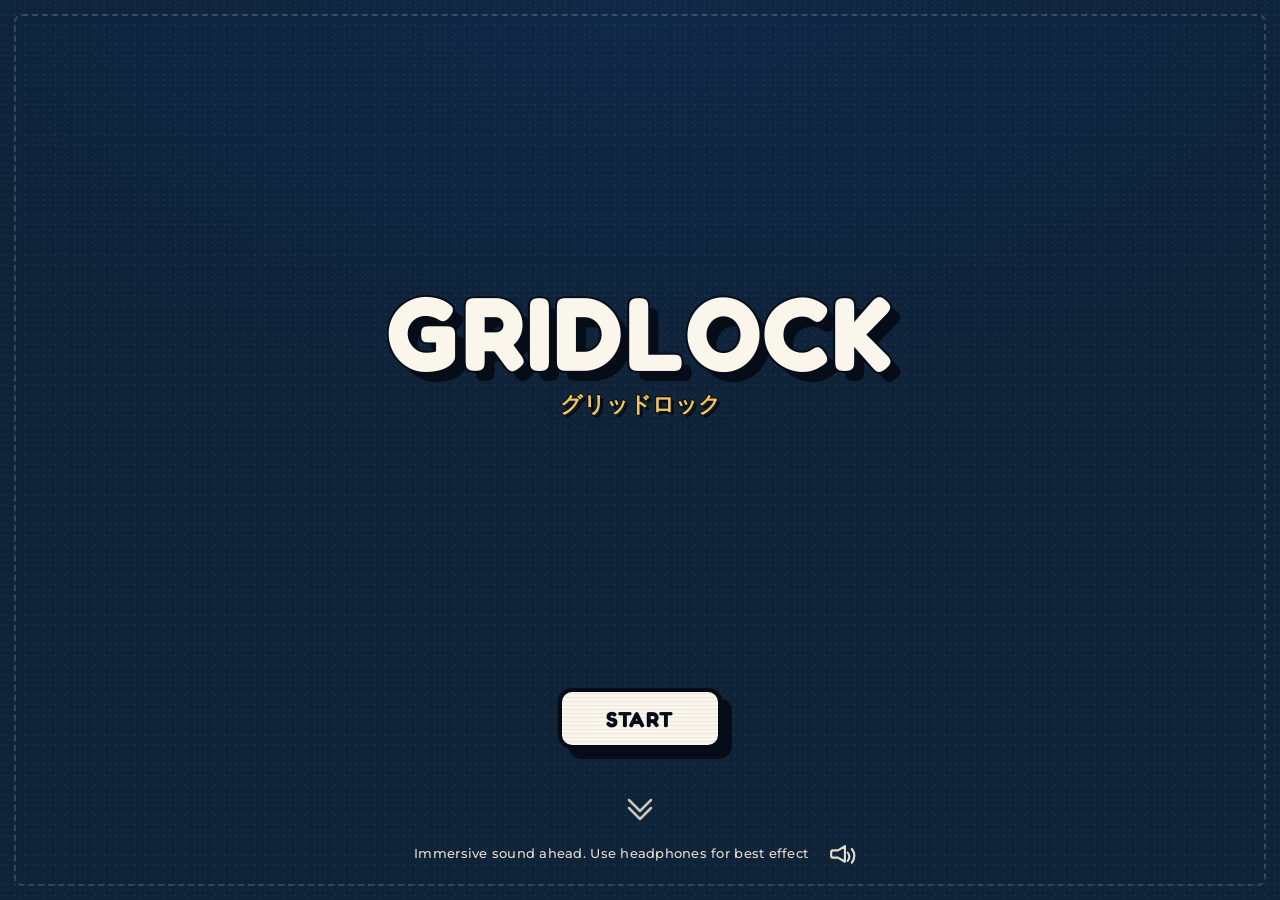
==== index.html @ 1289cbce "Build the GRIDLOCK workshop as a continuous comic-style experience. This adds launch transitions, an" ====
<!DOCTYPE html>
<html lang="en">
  <head>
    <meta charset="utf-8" />
    <meta name="viewport" content="width=device-width, initial-scale=1" />
    <title>GRIDLOCK</title>
    <link rel="preconnect" href="https://fonts.googleapis.com" />
    <link rel="preconnect" href="https://fonts.gstatic.com" crossorigin />
    <link
      href="https://fonts.googleapis.com/css2?family=Fredoka:wght@600;700&family=Montserrat:wght@500;600&display=swap"
      rel="stylesheet"
    />
    <link rel="stylesheet" href="styles.css" />
  </head>
  <body class="launch-page">
    <div
      class="comic-launch"
      id="comic-launch"
      hidden
      aria-hidden="true"
      role="status"
      aria-live="polite"
      aria-label="Opening workshop"
    >
      <div class="comic-launch__burst" aria-hidden="true">
        <div class="comic-launch__burst-stack">
          <div class="comic-launch__rays"></div>
          <div class="comic-launch__ring"></div>
          <p class="comic-launch__word">始めましょう!</p>
        </div>
      </div>
    </div>

    <div class="page">
      <main class="main" aria-label="GRIDLOCK title">
        <h1 class="logo">GRIDLOCK</h1>
        <p class="tagline" lang="ja">グリッドロック</p>
      </main>

      <div class="actions">
        <a class="start-btn" href="app.html">START</a>
      </div>

      <div class="scroll-hint" aria-hidden="true">
        <svg
          class="scroll-hint__icon"
          width="28"
          height="34"
          viewBox="0 0 28 34"
          fill="none"
          xmlns="http://www.w3.org/2000/svg"
        >
          <path
            d="M3 9l11 11 11-11"
            stroke="currentColor"
            stroke-width="2.5"
            stroke-linecap="round"
            stroke-linejoin="round"
          />
          <path
            d="M3 17l11 11 11-11"
            stroke="currentColor"
            stroke-width="2.5"
            stroke-linecap="round"
            stroke-linejoin="round"
          />
        </svg>
      </div>

      <footer class="sound-footer">
        <p class="sound-text">
          Immersive sound ahead. Use headphones for best effect
        </p>
        <div class="sound-icon" aria-hidden="true">
          <svg
            class="headphone-badge"
            viewBox="0 0 48 48"
            width="44"
            height="44"
            xmlns="http://www.w3.org/2000/svg"
            fill="none"
            stroke="currentColor"
            stroke-width="2.35"
            stroke-linecap="round"
            stroke-linejoin="round"
          >
            <path
              d="M12 20h5.5l7.5-4.5v17l-7.5-4.5H12a2 2 0 0 1-2-2v-4a2 2 0 0 1 2-2z"
            />
            <path d="M28 22.5a6.5 6.5 0 0 1 0 9" />
            <path d="M32.5 18.5a11.5 11.5 0 0 1 0 15" />
          </svg>
        </div>
      </footer>
    </div>
    <script src="sounds-animations.js" defer></script>
    <script src="launch-transition.js" defer></script>
    <script src="cursor.js" defer></script>
  </body>
</html>
---- styles.css ----
/* Navy field: warm cream + gold, blue-tinted ink */
:root {
  --bg: #0e2238;
  --bg-mid: #0f2847;
  --cream: #faf6ec;
  --cream-muted: #e3dccf;
  --tagline: #f0c65e;
  --ink: #060d18;
  --shadow-offset: 10px;
  --outline: 4px;
  /* Comic print texture (halftone + newsprint grain) */
  --comic-halftone-a: radial-gradient(
    circle,
    rgba(250, 246, 236, 0.052) 1.05px,
    transparent 1.1px
  );
  --comic-halftone-b: radial-gradient(
    circle,
    rgba(250, 246, 236, 0.032) 0.85px,
    transparent 0.9px
  );
  --comic-panel-dash: rgba(250, 246, 236, 0.16);
  --comic-ink-fleck: rgba(6, 13, 24, 0.06);
}

*,
*::before,
*::after {
  box-sizing: border-box;
}

html {
  height: 100%;
  min-height: 100%;
  min-height: 100dvh;
  background-color: var(--bg);
  background-image: var(--comic-halftone-a), var(--comic-halftone-b),
    radial-gradient(
      ellipse 120% 80% at 50% 0%,
      var(--bg-mid) 0%,
      var(--bg) 55%
    );
  background-size: 10px 10px, 6px 6px, auto;
  background-position: 0 0, 5px 5px, 0 0;
  background-repeat: repeat, repeat, no-repeat;
}

/* Custom cursor (see cursor.js) — hide system pointer on fine pointers only */
html.custom-cursor-active,
html.custom-cursor-active *,
html.custom-cursor-active *::before,
html.custom-cursor-active *::after {
  cursor: none !important;
}

.custom-cursor {
  position: fixed;
  left: 0;
  top: 0;
  width: 0;
  height: 0;
  margin: 0;
  padding: 0;
  pointer-events: none;
  z-index: 2147483647;
  opacity: 0;
  transition: opacity 0.05s ease;
}

.custom-cursor.custom-cursor--on {
  opacity: 1;
}

/* Graffiti / cartoon hit feedback (see sounds-animations.js) */
@keyframes ui-cartoon-hit {
  0% {
    transform: translate(0, 0) rotate(0deg) scale(1);
    filter: brightness(1);
  }
  28% {
    transform: translate(-4px, -5px) rotate(-4deg) scale(1.08);
    filter: brightness(1.1) saturate(1.2);
  }
  55% {
    transform: translate(3px, 4px) rotate(3deg) scale(0.94);
    filter: brightness(1.03);
  }
  78% {
    transform: translate(-1px, 1px) rotate(-1deg) scale(1.02);
    filter: brightness(1.02);
  }
  100% {
    transform: translate(0, 0) rotate(0deg) scale(1);
    filter: brightness(1);
  }
}

.ui-cartoon-hit {
  animation: ui-cartoon-hit 0.48s cubic-bezier(0.33, 1.45, 0.52, 1) both;
}

.start-btn.ui-cartoon-hit,
.email-cta__submit.ui-cartoon-hit,
.project-tiers__btn.ui-cartoon-hit,
.sound-pill.ui-cartoon-hit {
  transition: none !important;
}

.nav-link.ui-cartoon-hit,
.process-back.ui-cartoon-hit {
  display: inline-block;
  transition: none !important;
}

.custom-cursor img {
  position: absolute;
  left: 0;
  top: 0;
  width: 52px;
  height: auto;
  display: block;
  filter: drop-shadow(1px 2px 2px rgba(0, 0, 0, 0.3));
}

body {
  margin: 0;
  min-height: 100%;
  min-height: 100dvh;
  background: transparent;
  color: var(--ink);
  font-family: "Montserrat", system-ui, sans-serif;
  -webkit-font-smoothing: antialiased;
}

.page {
  position: relative;
  z-index: 1;
  min-height: 100%;
  min-height: 100dvh;
  display: flex;
  flex-direction: column;
  align-items: center;
  padding: clamp(1.25rem, 4vw, 2rem);
  padding-bottom: max(1.25rem, env(safe-area-inset-bottom, 0px));
  overflow-x: hidden;
  overflow-y: auto;
}

/* Landing: dashed “comic panel” frame */
body:not(.app-body) .page::before {
  content: "";
  position: absolute;
  inset: clamp(0.4rem, 1.5vw, 0.85rem);
  border: 2px dashed var(--comic-panel-dash);
  border-radius: 8px;
  pointer-events: none;
  z-index: 0;
}

body:not(.app-body) .page > * {
  position: relative;
  z-index: 1;
}

/* Title block: vertically centered in upper region */
.main {
  position: relative;
  flex: 1 1 auto;
  display: flex;
  flex-direction: column;
  align-items: center;
  justify-content: center;
  text-align: center;
  width: 100%;
  max-width: 100%;
  padding: 0.5rem 0 1rem;
  min-height: min(52vh, 28rem);
}

a.logo {
  text-decoration: none;
  /* Must match .logo fill — higher specificity than .logo alone */
  color: var(--cream);
  display: inline-block;
}

.site-nav__title {
  margin: 0;
  font: inherit;
}

.logo {
  position: relative;
  z-index: 1;
  margin: 0;
  font-family: "Fredoka", system-ui, sans-serif;
  font-weight: 700;
  font-size: clamp(2.75rem, 14vw, 6.5rem);
  line-height: 1.05;
  letter-spacing: 0.02em;
  text-transform: uppercase;
  color: var(--cream);
  /* Thick outline + hard offset shadow (sticker look) */
  -webkit-text-stroke: var(--outline) var(--ink);
  paint-order: stroke fill;
  text-shadow: var(--shadow-offset) var(--shadow-offset) 0 var(--ink);
}

.tagline {
  position: relative;
  z-index: 1;
  margin: 0.35rem 0 0;
  font-family: "Fredoka", system-ui, sans-serif;
  font-weight: 600;
  font-size: clamp(0.95rem, 3.8vw, 1.35rem);
  line-height: 1.2;
  color: var(--tagline);
  -webkit-text-stroke: 2px var(--ink);
  paint-order: stroke fill;
  text-shadow: 3px 3px 0 var(--ink), 0 0 24px rgba(240, 198, 94, 0.22);
}

.actions {
  flex-shrink: 0;
  display: flex;
  justify-content: center;
  width: 100%;
  padding: 1rem 0 1.75rem;
}

.start-btn {
  appearance: none;
  cursor: pointer;
  font-family: "Fredoka", system-ui, sans-serif;
  font-weight: 700;
  font-size: clamp(1.1rem, 3.5vw, 1.35rem);
  letter-spacing: 0.06em;
  text-transform: uppercase;
  text-decoration: none;
  display: inline-flex;
  align-items: center;
  justify-content: center;
  color: var(--ink);
  background-color: var(--cream);
  background-image: repeating-linear-gradient(
    0deg,
    transparent,
    transparent 3px,
    var(--comic-ink-fleck) 3px,
    var(--comic-ink-fleck) 4px
  );
  border: 4px solid var(--ink);
  border-radius: 14px;
  padding: 0.85rem 2.75rem;
  box-shadow: var(--shadow-offset) var(--shadow-offset) 0 0 var(--ink);
  transition: transform 0.08s ease, box-shadow 0.08s ease;
}

.start-btn:hover {
  transform: translate(2px, 2px);
  box-shadow: calc(var(--shadow-offset) - 2px) calc(var(--shadow-offset) - 2px) 0 0
    var(--ink);
}

.start-btn:active {
  transform: translate(4px, 4px);
  box-shadow: calc(var(--shadow-offset) - 4px) calc(var(--shadow-offset) - 4px) 0 0
    var(--ink);
}

.start-btn:focus-visible {
  outline: 3px solid var(--tagline);
  outline-offset: 4px;
}

/* —— Comic transition to workshop (launch page START) —— */
html.comic-launch-on,
html.comic-launch-on body {
  overflow: hidden;
}

.comic-launch {
  position: fixed;
  inset: 0;
  z-index: 9998;
  display: flex;
  align-items: center;
  justify-content: center;
  pointer-events: none;
  opacity: 0;
  transition: opacity 0.12s ease-out;
}

.comic-launch--active {
  pointer-events: auto;
  opacity: 1;
}

.comic-launch__burst {
  position: relative;
  width: min(260vmax, 3000px);
  height: min(260vmax, 3000px);
  border-radius: 50%;
  background-color: var(--tagline);
  background-image: var(--comic-halftone-a), var(--comic-halftone-b);
  background-size: 12px 12px, 8px 8px;
  transform: scale(0);
  transform-origin: center center;
  will-change: transform;
  overflow: visible;
}

.comic-launch__burst-stack {
  position: absolute;
  inset: 0;
  border-radius: 50%;
  pointer-events: none;
}

.comic-launch--active .comic-launch__burst {
  animation: comic-launch-burst 0.88s cubic-bezier(0.22, 0.82, 0.28, 1) forwards;
}

/* After 始めましょう! — float the whole burst (was ~11px on inner stack; barely visible) */
.comic-launch--active.comic-launch--lift .comic-launch__burst {
  animation: comic-launch-burst-float 0.55s cubic-bezier(0.32, 1.12, 0.45, 1) forwards;
}

@keyframes comic-launch-burst-float {
  0% {
    transform: scale(1) translateY(0);
  }
  55% {
    transform: scale(1) translateY(calc(-1.75rem - 2vh));
  }
  100% {
    transform: scale(1) translateY(calc(-1.1rem - 1.25vh));
  }
}

@keyframes comic-launch-burst {
  0% {
    transform: scale(0);
  }
  72% {
    transform: scale(1.02);
  }
  100% {
    transform: scale(1);
  }
}

.comic-launch__rays {
  position: absolute;
  inset: -10%;
  border-radius: 50%;
  opacity: 0.9;
  background: repeating-conic-gradient(
    from 0deg at 50% 50%,
    transparent 0deg 9deg,
    rgba(6, 13, 24, 0.065) 9deg 18deg
  );
  pointer-events: none;
}

.comic-launch--active .comic-launch__rays {
  animation: comic-launch-spin 1.15s linear infinite;
}

@keyframes comic-launch-spin {
  to {
    transform: rotate(360deg);
  }
}

.comic-launch__ring {
  position: absolute;
  inset: 0;
  border-radius: 50%;
  border: 5px solid var(--ink);
  box-shadow: inset 0 0 0 2px rgba(250, 246, 236, 0.35);
  opacity: 0;
  transform: scale(0.9);
  pointer-events: none;
}

.comic-launch--active .comic-launch__ring {
  animation: comic-launch-ring 0.52s cubic-bezier(0.25, 0.85, 0.35, 1) 0.36s forwards;
}

@keyframes comic-launch-ring {
  0% {
    opacity: 0;
    transform: scale(0.9);
  }
  100% {
    opacity: 1;
    transform: scale(1);
  }
}

.comic-launch__word {
  position: absolute;
  left: 50%;
  top: 50%;
  margin: 0;
  transform: translate(-50%, -50%) scale(0) rotate(-14deg);
  font-family: "Fredoka", system-ui, sans-serif;
  font-weight: 700;
  font-size: clamp(2.35rem, 10vw, 5.25rem);
  letter-spacing: 0.04em;
  line-height: 1;
  color: var(--cream);
  -webkit-text-stroke: 2px var(--ink);
  paint-order: stroke fill;
  text-shadow: 4px 4px 0 var(--ink);
  opacity: 0;
  pointer-events: none;
  z-index: 2;
}

.comic-launch--active .comic-launch__word {
  animation: comic-launch-word 0.55s cubic-bezier(0.28, 1, 0.42, 1) 0.28s forwards;
}

@keyframes comic-launch-word {
  0% {
    opacity: 0;
    transform: translate(-50%, -50%) scale(0) rotate(-12deg);
  }
  52% {
    opacity: 1;
    transform: translate(-50%, -50%) scale(1.06) rotate(-6deg);
  }
  100% {
    opacity: 1;
    transform: translate(-50%, -50%) scale(1) rotate(-7deg);
  }
}

.sound-footer {
  flex-shrink: 0;
  display: flex;
  flex-direction: row;
  flex-wrap: wrap;
  align-items: center;
  justify-content: center;
  gap: 0.65rem 0.85rem;
  width: 100%;
  max-width: 36rem;
  padding-top: 0.25rem;
  padding-bottom: max(0.25rem, env(safe-area-inset-bottom, 0px));
}

.sound-text {
  margin: 0;
  font-family: "Montserrat", system-ui, sans-serif;
  font-weight: 500;
  font-size: clamp(0.7rem, 2.4vw, 0.82rem);
  line-height: 1.35;
  text-align: center;
  color: var(--cream-muted);
  letter-spacing: 0.02em;
}

.sound-icon {
  display: flex;
  align-items: center;
  justify-content: center;
  color: var(--cream-muted);
  flex-shrink: 0;
}

.headphone-badge {
  display: block;
  vertical-align: middle;
}

/* —— App shell: top navigation —— */
.app-body {
  display: flex;
  flex-direction: column;
  min-height: 100%;
  min-height: 100dvh;
  background: transparent;
}

.app-body > header,
.app-body > main,
.app-body > section,
.app-body > footer {
  position: relative;
  z-index: 1;
}

.site-nav {
  flex-shrink: 0;
  width: 100%;
  padding: clamp(1.15rem, 2.8vw, 1.75rem) clamp(1rem, 4vw, 2.5rem)
    clamp(0.4rem, 1.2vw, 0.65rem);
  border-bottom: 3px dashed rgba(250, 246, 236, 0.22);
}

.site-nav__inner {
  display: grid;
  grid-template-columns: 1fr auto 1fr;
  align-items: center;
  gap: clamp(0.95rem, 2.4vw, 1.85rem);
  max-width: 1280px;
  margin: 0 auto;
  width: 100%;
}

.site-nav__left,
.site-nav__right {
  display: flex;
  flex-wrap: wrap;
  align-items: center;
  gap: clamp(1.45rem, 3.8vw, 3.1rem);
}

.site-nav__left {
  justify-self: start;
}

.site-nav__right {
  justify-self: end;
  justify-content: flex-end;
}

.site-nav__brand {
  --brand-scale: 0.64;
  justify-self: center;
  text-align: center;
  min-width: 0;
  transform-origin: center top;
}

/* Same values as the launch page (.logo / .tagline), scaled together */
.site-nav .logo {
  font-size: calc(var(--brand-scale) * clamp(2.75rem, 14vw, 6.5rem));
  -webkit-text-stroke: calc(var(--brand-scale) * var(--outline)) var(--ink);
  text-shadow: calc(var(--brand-scale) * var(--shadow-offset))
    calc(var(--brand-scale) * var(--shadow-offset)) 0 var(--ink);
}

.site-nav .tagline {
  margin: calc(var(--brand-scale) * 0.35rem) 0 0;
  font-size: calc(var(--brand-scale) * clamp(0.95rem, 3.8vw, 1.35rem));
  -webkit-text-stroke: calc(var(--brand-scale) * 2px) var(--ink);
  text-shadow: calc(var(--brand-scale) * 3px) calc(var(--brand-scale) * 3px) 0 var(--ink),
    0 0 calc(var(--brand-scale) * 24px) rgba(240, 198, 94, 0.22);
}

.nav-link {
  font-family: "Montserrat", system-ui, sans-serif;
  font-weight: 600;
  font-size: clamp(0.92rem, 2vw, 1.08rem);
  letter-spacing: 0.02em;
  color: var(--cream);
  text-decoration: none;
  white-space: nowrap;
  border-bottom: 2px solid transparent;
  transition: color 0.15s ease, border-color 0.15s ease, transform 0.2s cubic-bezier(0.34, 1.4, 0.64, 1);
}

.nav-link:hover {
  color: var(--tagline);
  transform: skewX(-4deg) translateY(-1px);
}

.nav-link:focus-visible {
  outline: 2px solid var(--tagline);
  outline-offset: 4px;
  border-radius: 2px;
}

.sound-pill {
  display: inline-flex;
  align-items: center;
  gap: 0.5rem;
  padding: 0.5rem 0.9rem 0.5rem 1rem;
  font-family: "Montserrat", system-ui, sans-serif;
  font-weight: 600;
  font-size: clamp(0.82rem, 1.85vw, 0.98rem);
  letter-spacing: 0.02em;
  color: var(--ink);
  background-color: var(--cream);
  background-image: repeating-linear-gradient(
    135deg,
    transparent,
    transparent 5px,
    rgba(240, 198, 94, 0.09) 5px,
    rgba(240, 198, 94, 0.09) 6px
  );
  border: 3px solid var(--ink);
  border-radius: 999px;
  box-shadow: 4px 4px 0 0 var(--ink);
  cursor: pointer;
  transition: transform 0.08s ease, box-shadow 0.08s ease;
}

.sound-pill:hover {
  transform: translate(1px, 1px);
  box-shadow: 3px 3px 0 0 var(--ink);
}

.sound-pill:active {
  transform: translate(2px, 2px);
  box-shadow: 2px 2px 0 0 var(--ink);
}

.sound-pill:focus-visible {
  outline: 2px solid var(--tagline);
  outline-offset: 3px;
}

.sound-pill__icon {
  display: flex;
  align-items: center;
  justify-content: center;
  color: var(--ink);
}

.sound-pill__icon svg {
  display: block;
  width: 28px;
  height: 28px;
}

.visually-hidden {
  position: absolute;
  width: 1px;
  height: 1px;
  padding: 0;
  margin: -1px;
  overflow: hidden;
  clip: rect(0, 0, 0, 0);
  white-space: nowrap;
  border: 0;
}

.app-main {
  display: flex;
  flex-direction: column;
  flex: 1 1 auto;
  min-height: 0;
  padding: 0 clamp(1rem, 4vw, 2rem) clamp(1rem, 3vw, 2rem);
  overflow: auto;
  gap: clamp(0.15rem, 1vw, 0.45rem);
}

.app-main__stage {
  flex: 1 1 auto;
  min-height: 0;
  display: flex;
  align-items: center;
  justify-content: center;
  padding: clamp(0.15rem, 1vw, 0.5rem) 0;
  transform: translateY(clamp(-0.65rem, -1.8vh, -0.25rem));
}

.app-main__svg {
  width: 100%;
  max-width: min(98vw, 1280px);
  height: auto;
  max-height: min(68vh, 700px);
  object-fit: contain;
  object-position: center;
  display: block;
  filter: drop-shadow(3px 5px 0 rgba(6, 13, 24, 0.35));
}

.email-cta {
  display: flex;
  flex-direction: row;
  flex-wrap: wrap;
  align-items: stretch;
  justify-content: center;
  gap: 0.75rem 0.9rem;
  width: 100%;
  max-width: 38rem;
  margin: clamp(-1.35rem, -3.8vw, -0.75rem) auto 0;
  flex-shrink: 0;
  padding: 0;
}

.email-cta__field {
  flex: 1 1 14rem;
  min-width: min(100%, 12rem);
  font-family: "Montserrat", system-ui, sans-serif;
  font-weight: 500;
  font-size: clamp(0.92rem, 2vw, 1.05rem);
  letter-spacing: 0.02em;
  color: var(--ink);
  background-color: var(--cream);
  background-image: linear-gradient(
      rgba(6, 13, 24, 0.04) 1px,
      transparent 1px
    ),
    linear-gradient(90deg, rgba(6, 13, 24, 0.025) 1px, transparent 1px);
  background-size: 100% 7px, 9px 100%;
  border: 4px solid var(--ink);
  border-radius: 14px;
  padding: 0.78rem 1.05rem;
  box-shadow: inset 0 1px 0 rgba(255, 255, 255, 0.35),
    var(--shadow-offset) var(--shadow-offset) 0 0 var(--ink);
  outline: none;
}

.email-cta__field::placeholder {
  color: rgba(6, 13, 24, 0.42);
}

.email-cta__field:focus-visible {
  outline: 3px solid var(--tagline);
  outline-offset: 4px;
}

.email-cta__submit {
  appearance: none;
  cursor: pointer;
  font-family: "Fredoka", system-ui, sans-serif;
  font-weight: 700;
  font-size: clamp(1rem, 2.2vw, 1.15rem);
  letter-spacing: 0.03em;
  color: var(--ink);
  background-color: var(--cream);
  background-image: repeating-linear-gradient(
    0deg,
    transparent,
    transparent 3px,
    var(--comic-ink-fleck) 3px,
    var(--comic-ink-fleck) 4px
  );
  border: 4px solid var(--ink);
  border-radius: 14px;
  padding: 0.78rem 1.4rem;
  box-shadow: var(--shadow-offset) var(--shadow-offset) 0 0 var(--ink);
  transition: transform 0.08s ease, box-shadow 0.08s ease;
  white-space: nowrap;
  flex: 0 0 auto;
}

.email-cta__submit:hover {
  transform: translate(2px, 2px);
  box-shadow: calc(var(--shadow-offset) - 2px) calc(var(--shadow-offset) - 2px) 0 0
    var(--ink);
}

.email-cta__submit:active {
  transform: translate(4px, 4px);
  box-shadow: calc(var(--shadow-offset) - 4px) calc(var(--shadow-offset) - 4px) 0 0
    var(--ink);
}

.email-cta__submit:focus-visible {
  outline: 3px solid var(--tagline);
  outline-offset: 4px;
}

@media (max-width: 520px) {
  .email-cta {
    flex-direction: column;
    align-items: stretch;
  }

  .email-cta__submit {
    width: 100%;
    text-align: center;
  }
}

/* Scroll cue — double chevron, site palette */
.scroll-hint {
  display: flex;
  flex-direction: column;
  align-items: center;
  justify-content: center;
  margin: clamp(0.4rem, 2vw, 0.85rem) auto 0;
  padding-bottom: 0.2rem;
  color: var(--cream-muted);
  opacity: 0.88;
  flex-shrink: 0;
}

.scroll-hint__icon {
  display: block;
}

/* —— Project tiers (matches site navy + cream + Montserrat) —— */
.project-tiers {
  position: relative;
  width: 100%;
  padding: clamp(2rem, 5vw, 3.5rem) clamp(1rem, 4vw, 2rem) clamp(2.5rem, 6vw, 4rem);
  background: transparent;
}

.project-tiers::before {
  content: "";
  display: block;
  height: 5px;
  max-width: min(92%, 36rem);
  margin: 0 auto clamp(1.5rem, 4vw, 2.25rem);
  border-radius: 2px;
  background: repeating-linear-gradient(
    -10deg,
    transparent,
    transparent 5px,
    rgba(250, 246, 236, 0.1) 5px,
    rgba(250, 246, 236, 0.1) 6px
  );
  opacity: 0.85;
}

.project-tiers__inner {
  max-width: 72rem;
  margin: 0 auto;
}

.project-tiers__intro {
  text-align: center;
  margin-bottom: clamp(2rem, 5vw, 3.5rem);
}

.project-tiers__tag {
  margin: 0 0 0.5rem;
  font-family: "Montserrat", system-ui, sans-serif;
  font-size: clamp(0.75rem, 1.6vw, 0.85rem);
  font-weight: 600;
  letter-spacing: 0.12em;
  text-transform: uppercase;
  color: var(--tagline);
}

.project-tiers__title {
  margin: 0;
  font-family: "Montserrat", system-ui, sans-serif;
  font-weight: 600;
  font-size: clamp(1.65rem, 4vw, 2.15rem);
  line-height: 1.2;
  letter-spacing: 0.02em;
  color: var(--cream);
}

.project-tiers__blurb {
  margin: 0.85rem auto 0;
  max-width: 28rem;
  font-family: "Montserrat", system-ui, sans-serif;
  font-weight: 500;
  font-size: clamp(0.88rem, 2vw, 0.98rem);
  line-height: 1.45;
  letter-spacing: 0.02em;
  color: var(--cream-muted);
}

.project-tiers__grid {
  display: grid;
  grid-template-columns: 1fr;
  gap: clamp(1.75rem, 4vw, 2.25rem);
}

@media (min-width: 900px) {
  .project-tiers__grid {
    grid-template-columns: repeat(3, 1fr);
    align-items: start;
  }
}

.project-tiers__card {
  position: relative;
  transition: transform 0.25s ease;
}

.project-tiers__card--tilt-a {
  transform: rotate(-1deg);
}

.project-tiers__card--tilt-b {
  transform: rotate(1deg);
}

.project-tiers__card--tilt-c {
  transform: rotate(-2deg);
}

.project-tiers__card:hover {
  transform: rotate(0deg) translateY(-4px);
}

.project-tiers__card-face {
  position: relative;
  z-index: 1;
  overflow: hidden;
  display: flex;
  flex-direction: column;
  height: 100%;
  min-height: 100%;
  padding: 1.5rem;
  background-color: var(--cream);
  background-image: repeating-linear-gradient(
      0deg,
      transparent,
      transparent 5px,
      rgba(6, 13, 24, 0.028) 5px,
      rgba(6, 13, 24, 0.028) 6px
    ),
    radial-gradient(
      circle,
      rgba(6, 13, 24, 0.045) 0.55px,
      transparent 0.6px
    );
  background-size: 100% 100%, 6px 6px;
  background-position: 0 0, 3px 3px;
  border: 3px solid var(--ink);
  border-radius: 12px;
  box-shadow: 6px 6px 0 0 var(--ink);
  transition: box-shadow 0.25s ease, transform 0.25s ease;
}

.project-tiers__card-face::after {
  content: "";
  position: absolute;
  top: 0.4rem;
  right: 0.4rem;
  width: 3.2rem;
  height: 3.2rem;
  pointer-events: none;
  opacity: 0.22;
  background: radial-gradient(
      circle at 25% 35%,
      var(--tagline) 0 2px,
      transparent 2px
    ),
    radial-gradient(circle at 55% 60%, var(--ink) 0 1.5px, transparent 1.5px),
    radial-gradient(circle at 70% 25%, var(--tagline) 0 1px, transparent 1px);
  z-index: 0;
}

.project-tiers__card-face > * {
  position: relative;
  z-index: 1;
}

.project-tiers__card:hover .project-tiers__card-face {
  box-shadow: 10px 10px 0 0 var(--ink);
}

.project-tiers__badge {
  position: absolute;
  top: -0.35rem;
  right: -0.35rem;
  z-index: 3;
  padding: 0.3rem 0.7rem;
  font-family: "Montserrat", system-ui, sans-serif;
  font-size: 0.72rem;
  font-weight: 600;
  letter-spacing: 0.06em;
  text-transform: uppercase;
  color: var(--ink);
  background-color: var(--tagline);
  border: 3px solid var(--ink);
  border-radius: 999px;
}

.project-tiers__icon {
  width: 3rem;
  height: 3rem;
  margin-bottom: 1rem;
  display: flex;
  align-items: center;
  justify-content: center;
  border: 3px solid var(--ink);
  border-radius: 999px;
  color: var(--tagline);
  background: rgba(240, 198, 94, 0.12);
}

.project-tiers__icon-num {
  font-family: "Fredoka", system-ui, sans-serif;
  font-weight: 700;
  font-size: 1.4rem;
  line-height: 1;
}

.project-tiers__name {
  margin: 0 0 0.35rem;
  font-family: "Montserrat", system-ui, sans-serif;
  font-size: clamp(1.15rem, 2.4vw, 1.35rem);
  font-weight: 600;
  letter-spacing: 0.02em;
  color: var(--ink);
}

.project-tiers__meta {
  margin: 0 0 1rem;
  font-family: "Montserrat", system-ui, sans-serif;
  font-weight: 600;
  font-size: 0.95rem;
  color: rgba(6, 13, 24, 0.65);
}

.project-tiers__list {
  flex: 1 1 auto;
  margin: 0 0 1.25rem;
  padding: 0;
  list-style: none;
}

.project-tiers__list li {
  display: flex;
  align-items: flex-start;
  gap: 0.55rem;
  margin-bottom: 0.55rem;
  font-family: "Montserrat", system-ui, sans-serif;
  font-weight: 500;
  font-size: clamp(0.88rem, 1.8vw, 0.98rem);
  line-height: 1.35;
  color: var(--ink);
}

.project-tiers__list li::before {
  content: "";
  flex-shrink: 0;
  width: 1.25rem;
  height: 1.25rem;
  margin-top: 0.15rem;
  border: 2px solid var(--ink);
  border-radius: 50%;
  background-color: var(--cream);
  background-image: url("data:image/svg+xml,%3Csvg xmlns='http://www.w3.org/2000/svg' viewBox='0 0 24 24' fill='none' stroke='%23060d18' stroke-width='3' stroke-linecap='round' stroke-linejoin='round'%3E%3Cpath d='M20 6L9 17l-5-5'/%3E%3C/svg%3E");
  background-size: 0.65rem;
  background-repeat: no-repeat;
  background-position: center;
}

.project-tiers__btn {
  width: 100%;
  margin-top: auto;
  padding: 0.7rem 1rem;
  font-family: "Fredoka", system-ui, sans-serif;
  font-weight: 700;
  font-size: 1.05rem;
  letter-spacing: 0.02em;
  color: var(--ink);
  background-color: rgba(6, 13, 24, 0.06);
  background-image: repeating-linear-gradient(
    90deg,
    transparent,
    transparent 4px,
    rgba(6, 13, 24, 0.04) 4px,
    rgba(6, 13, 24, 0.04) 5px
  );
  border: 3px solid var(--ink);
  border-radius: 12px;
  box-shadow: 4px 4px 0 0 var(--ink);
  cursor: pointer;
  transition: transform 0.12s ease, box-shadow 0.12s ease, background-color 0.12s ease;
}

a.project-tiers__btn {
  display: inline-flex;
  align-items: center;
  justify-content: center;
  text-decoration: none;
  box-sizing: border-box;
}

.project-tiers__btn:hover {
  transform: translate(-2px, -2px);
  box-shadow: 6px 6px 0 0 var(--ink);
  background-color: var(--cream);
}

.project-tiers__btn:active {
  transform: translate(2px, 2px);
  box-shadow: 2px 2px 0 0 var(--ink);
}

.project-tiers__btn--popular {
  background-color: var(--tagline);
  background-image: repeating-linear-gradient(
    -45deg,
    transparent,
    transparent 6px,
    rgba(6, 13, 24, 0.06) 6px,
    rgba(6, 13, 24, 0.06) 7px
  );
}

.project-tiers__btn--popular:hover {
  background-color: #f5d47a;
}

@media (max-width: 720px) {
  .site-nav__inner {
    grid-template-columns: 1fr;
    grid-template-rows: auto auto auto;
    justify-items: center;
    text-align: center;
  }

  .site-nav__left,
  .site-nav__right {
    justify-content: center;
    justify-self: center;
  }

  .site-nav__left {
    order: 2;
  }

  .site-nav__brand {
    order: 1;
  }

  .site-nav__right {
    order: 3;
  }
}

@media (prefers-reduced-motion: reduce) {
  .start-btn {
    transition: none;
  }

  .start-btn:hover,
  .start-btn:active {
    transform: none;
  }

  .email-cta__submit {
    transition: none;
  }

  .email-cta__submit:hover,
  .email-cta__submit:active {
    transform: none;
  }

  .ui-cartoon-hit {
    animation: none !important;
  }

  .sound-pill {
    transition: none;
  }

  .sound-pill:hover,
  .sound-pill:active {
    transform: none;
  }

  .project-tiers__card:hover {
    transform: rotate(-1deg);
  }

  .project-tiers__card--tilt-b:hover {
    transform: rotate(1deg);
  }

  .project-tiers__card--tilt-c:hover {
    transform: rotate(-2deg);
  }

  .project-tiers__card:hover .project-tiers__card-face {
    box-shadow: 6px 6px 0 0 var(--ink);
  }

  .project-tiers__btn:hover,
  .project-tiers__btn:active {
    transform: none;
    box-shadow: 4px 4px 0 0 var(--ink);
  }
}

/* —— Prize shop (shell + left rail + search + scrollable 2-col catalog) —— */
.prize-shop {
  position: relative;
  width: 100%;
  padding: clamp(2rem, 5vw, 3rem) clamp(1rem, 4vw, 2rem);
  padding-bottom: clamp(2rem, 5vw, 3.5rem);
  background: transparent;
}

.prize-shop::before {
  content: "";
  display: block;
  height: 5px;
  max-width: min(92%, 36rem);
  margin: 0 auto clamp(1.5rem, 4vw, 2.25rem);
  border-radius: 2px;
  background: repeating-linear-gradient(
    -10deg,
    transparent,
    transparent 5px,
    rgba(250, 246, 236, 0.1) 5px,
    rgba(250, 246, 236, 0.1) 6px
  );
  opacity: 0.85;
}

.prize-shop__inner {
  max-width: 72rem;
  margin: 0 auto;
}

.prize-shop__intro {
  text-align: center;
  margin-bottom: clamp(1.75rem, 4vw, 2.5rem);
}

.prize-shop__tag {
  margin: 0 0 0.5rem;
  font-family: "Montserrat", system-ui, sans-serif;
  font-size: 0.75rem;
  font-weight: 600;
  letter-spacing: 0.14em;
  text-transform: uppercase;
  color: rgba(250, 246, 236, 0.52);
}

.prize-shop__title {
  margin: 0 0 0.35rem;
  font-family: "Fredoka", system-ui, sans-serif;
  font-weight: 700;
  font-size: clamp(1.65rem, 4vw, 2.25rem);
  line-height: 1.1;
  color: var(--cream);
  text-shadow: 4px 4px 0 var(--ink);
  -webkit-text-stroke: 2px var(--ink);
  paint-order: stroke fill;
}

.prize-shop__blurb {
  margin: 0 auto;
  max-width: 32rem;
  font-family: "Montserrat", system-ui, sans-serif;
  font-weight: 500;
  font-size: clamp(0.86rem, 2vw, 0.95rem);
  line-height: 1.45;
  color: rgba(227, 220, 207, 0.88);
}

.prize-panel {
  background-color: var(--cream);
  background-image: repeating-linear-gradient(
      0deg,
      transparent,
      transparent 5px,
      rgba(6, 13, 24, 0.028) 5px,
      rgba(6, 13, 24, 0.028) 6px
    ),
    radial-gradient(
      circle,
      rgba(6, 13, 24, 0.045) 0.55px,
      transparent 0.6px
    );
  background-size: 100% 100%, 6px 6px;
  background-position: 0 0, 3px 3px;
  border: 3px solid var(--ink);
  border-radius: 12px;
  box-shadow: 6px 6px 0 0 var(--ink);
}

.prize-shop__shell {
  max-width: 56rem;
  margin: 0 auto;
  padding: clamp(1.35rem, 3.5vw, 2rem);
  border: 3px solid rgba(250, 246, 236, 0.2);
  border-radius: 18px;
  background: rgba(6, 13, 24, 0.12);
  box-shadow: inset 0 1px 0 rgba(255, 255, 255, 0.05);
}

.prize-shop__layout {
  display: flex;
  flex-direction: row;
  gap: clamp(1rem, 3vw, 1.5rem);
  align-items: stretch;
  min-width: 0;
}

.prize-shop__rail {
  display: flex;
  flex-direction: column;
  gap: 0.65rem;
  flex-shrink: 0;
}

.prize-shop__nav-btn {
  appearance: none;
  cursor: pointer;
  display: flex;
  align-items: center;
  justify-content: center;
  width: 3.5rem;
  height: 3.5rem;
  padding: 0;
  margin: 0;
  color: var(--ink);
  border-radius: 10px;
  transition: transform 0.2s ease, box-shadow 0.2s ease;
}

.prize-shop__nav-btn:hover {
  transform: translateY(-3px);
  box-shadow: 9px 9px 0 0 var(--ink);
}

.prize-shop__nav-btn[aria-pressed="true"] {
  box-shadow: 6px 6px 0 0 var(--ink);
  outline: 2px solid rgba(6, 13, 24, 0.2);
  outline-offset: 2px;
}

.prize-shop__main {
  display: flex;
  flex-direction: column;
  gap: 0.85rem;
  min-width: 0;
  flex: 1;
}

.prize-shop__search {
  width: 100%;
  max-width: 100%;
  box-sizing: border-box;
  font-family: "Montserrat", system-ui, sans-serif;
  font-weight: 500;
  font-size: clamp(0.88rem, 2vw, 0.98rem);
  letter-spacing: 0.02em;
  color: var(--ink);
  background-color: var(--cream);
  background-image: linear-gradient(
      rgba(6, 13, 24, 0.04) 1px,
      transparent 1px
    ),
    linear-gradient(90deg, rgba(6, 13, 24, 0.025) 1px, transparent 1px);
  background-size: 100% 7px, 9px 100%;
  border: 3px solid var(--ink);
  border-radius: 12px;
  padding: 0.65rem 0.9rem;
  box-shadow: inset 0 1px 0 rgba(255, 255, 255, 0.35),
    4px 4px 0 0 var(--ink);
  outline: none;
}

.prize-shop__search::placeholder {
  color: rgba(6, 13, 24, 0.42);
}

.prize-shop__search:focus-visible {
  outline: 3px solid var(--tagline);
  outline-offset: 3px;
}

.prize-shop__catalog-scroll {
  flex: 1;
  min-height: 14rem;
  max-height: min(52vh, 30rem);
  overflow-y: auto;
  overflow-x: hidden;
  padding: 0.2rem 0.4rem 0.2rem 0;
  scrollbar-width: thin;
  scrollbar-color: rgba(250, 246, 236, 0.35) transparent;
}

.prize-shop__catalog-scroll::-webkit-scrollbar {
  width: 8px;
}

.prize-shop__catalog-scroll::-webkit-scrollbar-thumb {
  background: rgba(250, 246, 236, 0.22);
  border-radius: 8px;
}

.prize-shop__grid {
  display: grid;
  grid-template-columns: repeat(2, minmax(0, 1fr));
  gap: 0.85rem 1rem;
}

.prize-shop__tier-label {
  grid-column: 1 / -1;
  margin: 0.35rem 0 0.1rem;
  padding: 0 0 0.15rem;
  font-family: "Montserrat", system-ui, sans-serif;
  font-size: 0.72rem;
  font-weight: 700;
  letter-spacing: 0.16em;
  text-transform: uppercase;
  color: rgba(250, 246, 236, 0.55);
  border-bottom: 1px dashed rgba(250, 246, 236, 0.14);
}

.prize-shop__tier-label:first-child {
  margin-top: 0;
}

.prize-shop__card {
  position: relative;
  padding: 1rem 1.05rem;
  margin: 0;
  transition: transform 0.22s ease, box-shadow 0.22s ease;
}

.prize-shop__card:hover {
  transform: translateY(-3px);
  box-shadow: 9px 9px 0 0 var(--ink);
}

.prize-shop__card-title {
  margin: 0 0 0.4rem;
  font-family: "Montserrat", system-ui, sans-serif;
  font-weight: 700;
  font-size: clamp(0.88rem, 2vw, 0.98rem);
  letter-spacing: 0.02em;
  color: var(--ink);
  line-height: 1.2;
}

.prize-shop__card-meta {
  margin: 0;
  font-family: "Montserrat", system-ui, sans-serif;
  font-weight: 500;
  font-size: clamp(0.75rem, 1.6vw, 0.82rem);
  line-height: 1.35;
  color: rgba(6, 13, 24, 0.55);
}

@media (max-width: 640px) {
  .prize-shop__layout {
    flex-direction: column;
  }

  .prize-shop__rail {
    flex-direction: row;
    justify-content: center;
  }
}

@media (prefers-reduced-motion: reduce) {
  .prize-shop__nav-btn,
  .prize-shop__card {
    transition: none;
  }

  .prize-shop__nav-btn:hover,
  .prize-shop__card:hover {
    transform: none;
    box-shadow: 6px 6px 0 0 var(--ink);
  }
}

/* —— Process strip (standalone .process-page or embedded .process-section) —— */
.process-page {
  max-width: 72rem;
  margin: 0 auto;
}

.process-section {
  max-width: 72rem;
  margin: 0 auto;
  padding: clamp(2rem, 5vw, 3rem) clamp(1rem, 4vw, 2rem);
  scroll-margin-top: 5.5rem;
}

#content,
#locations,
#prize-shop,
#contact {
  scroll-margin-top: 5.5rem;
}

.site-footer {
  max-width: 72rem;
  margin: 0 auto;
  padding: clamp(2rem, 5vw, 3rem) clamp(1rem, 4vw, 2rem)
    clamp(2.5rem, 6vw, 4rem);
  text-align: center;
  border-top: 3px dashed rgba(250, 246, 236, 0.18);
}

.site-footer__title {
  margin: 0 0 0.65rem;
  font-family: "Fredoka", system-ui, sans-serif;
  font-weight: 700;
  font-size: clamp(1.35rem, 3.5vw, 1.85rem);
  color: var(--cream);
  text-shadow: 3px 3px 0 var(--ink);
  -webkit-text-stroke: 1.5px var(--ink);
  paint-order: stroke fill;
}

.site-footer__text {
  margin: 0 auto;
  max-width: 28rem;
  font-family: "Montserrat", system-ui, sans-serif;
  font-weight: 500;
  font-size: clamp(0.88rem, 2vw, 1rem);
  line-height: 1.5;
  color: var(--cream-muted);
}

.process-header {
  text-align: center;
  margin-bottom: clamp(1.75rem, 4vw, 2.75rem);
}

.process-back {
  display: inline-block;
  margin-bottom: 1rem;
  font-family: "Montserrat", system-ui, sans-serif;
  font-weight: 600;
  font-size: 0.88rem;
  letter-spacing: 0.02em;
  color: var(--cream-muted);
  text-decoration: none;
  border-bottom: 2px solid transparent;
  transition: color 0.15s ease, border-color 0.15s ease, transform 0.2s ease;
}

.process-back:hover {
  color: var(--tagline);
  border-bottom-color: rgba(240, 198, 94, 0.45);
}

.process-back:focus-visible {
  outline: 2px solid var(--tagline);
  outline-offset: 4px;
  border-radius: 2px;
}

.process-kicker {
  margin: 0 0 0.4rem;
  font-family: "Montserrat", system-ui, sans-serif;
  font-size: 0.75rem;
  font-weight: 600;
  letter-spacing: 0.14em;
  text-transform: uppercase;
  color: var(--tagline);
}

.process-hero-title {
  margin: 0 0 0.65rem;
  font-family: "Fredoka", system-ui, sans-serif;
  font-weight: 700;
  font-size: clamp(1.85rem, 4.5vw, 2.6rem);
  line-height: 1.1;
  color: var(--cream);
  text-shadow: 4px 4px 0 var(--ink);
  -webkit-text-stroke: 2px var(--ink);
  paint-order: stroke fill;
}

.process-lede {
  margin: 0 auto;
  max-width: 32rem;
  font-family: "Montserrat", system-ui, sans-serif;
  font-weight: 500;
  font-size: clamp(0.9rem, 2.1vw, 1.02rem);
  line-height: 1.45;
  color: var(--cream-muted);
}

.process-strip {
  display: flex;
  flex-direction: row;
  flex-wrap: wrap;
  align-items: stretch;
  justify-content: center;
  gap: clamp(0.35rem, 1.5vw, 0.75rem);
  width: 100%;
  margin: 0 auto clamp(1.5rem, 3vw, 2.25rem);
  padding: 0.25rem 0;
}

.process-panel {
  position: relative;
  flex: 1 1 0;
  min-width: 0;
  max-width: 17.5rem;
}

.process-panel:nth-child(1) {
  transform: rotate(-1.2deg);
}

.process-panel:nth-child(3) {
  transform: rotate(0.9deg);
}

.process-panel:nth-child(5) {
  transform: rotate(-1.6deg);
}

.process-panel__num {
  position: absolute;
  top: -0.4rem;
  left: -0.25rem;
  z-index: 2;
  width: 1.85rem;
  height: 1.85rem;
  display: flex;
  align-items: center;
  justify-content: center;
  font-family: "Fredoka", system-ui, sans-serif;
  font-weight: 700;
  font-size: 0.95rem;
  color: var(--ink);
  background: var(--tagline);
  border: 3px solid var(--ink);
  border-radius: 50%;
  box-shadow: 2px 2px 0 0 var(--ink);
}

.process-panel__face {
  position: relative;
  z-index: 1;
  height: 100%;
  min-height: 12.5rem;
  padding: 1.35rem 1.25rem 1.5rem;
  background-color: var(--cream);
  background-image: repeating-linear-gradient(
      0deg,
      transparent,
      transparent 5px,
      rgba(6, 13, 24, 0.028) 5px,
      rgba(6, 13, 24, 0.028) 6px
    ),
    radial-gradient(
      circle,
      rgba(6, 13, 24, 0.045) 0.55px,
      transparent 0.6px
    );
  background-size: 100% 100%, 6px 6px;
  background-position: 0 0, 3px 3px;
  border: 3px solid var(--ink);
  border-radius: 12px;
  box-shadow: 6px 6px 0 0 var(--ink);
  transition: box-shadow 0.2s ease, transform 0.2s ease;
}

.process-panel:hover .process-panel__face {
  box-shadow: 9px 9px 0 0 var(--ink);
}

.process-panel__title {
  margin: 0 0 0.35rem;
  font-family: "Montserrat", system-ui, sans-serif;
  font-weight: 700;
  font-size: clamp(1.05rem, 2.2vw, 1.2rem);
  line-height: 1.2;
  letter-spacing: 0.02em;
  color: var(--ink);
}

.process-panel__hook {
  margin: 0 0 0.65rem;
  font-family: "Montserrat", system-ui, sans-serif;
  font-weight: 600;
  font-size: 0.82rem;
  font-style: italic;
  color: rgba(6, 13, 24, 0.55);
}

.process-panel__body {
  margin: 0;
  font-family: "Montserrat", system-ui, sans-serif;
  font-weight: 500;
  font-size: clamp(0.82rem, 1.75vw, 0.92rem);
  line-height: 1.45;
  color: var(--ink);
}

.process-panel__body strong {
  font-weight: 700;
  letter-spacing: 0.04em;
}

.process-arrow {
  flex: 0 0 auto;
  align-self: center;
  display: flex;
  align-items: center;
  justify-content: center;
  color: var(--tagline);
  filter: drop-shadow(2px 2px 0 var(--ink));
  min-height: 3rem;
}

.process-arrow__svg {
  display: block;
}

.process-arrow__svg--down {
  display: none;
}

.process-actions {
  padding-bottom: 0.5rem;
}

@media (min-width: 961px) {
  .process-strip {
    flex-wrap: nowrap;
  }
}

@media (max-width: 960px) {
  .process-strip {
    flex-direction: column;
    flex-wrap: wrap;
    align-items: center;
    max-width: 22rem;
  }

  .process-panel {
    max-width: 100%;
    width: 100%;
  }

  .process-panel:nth-child(1),
  .process-panel:nth-child(3),
  .process-panel:nth-child(5) {
    transform: rotate(0deg);
  }

  .process-arrow {
    min-height: auto;
    padding: 0.35rem 0;
  }

  .process-arrow__svg--right {
    display: none;
  }

  .process-arrow__svg--down {
    display: block;
  }
}
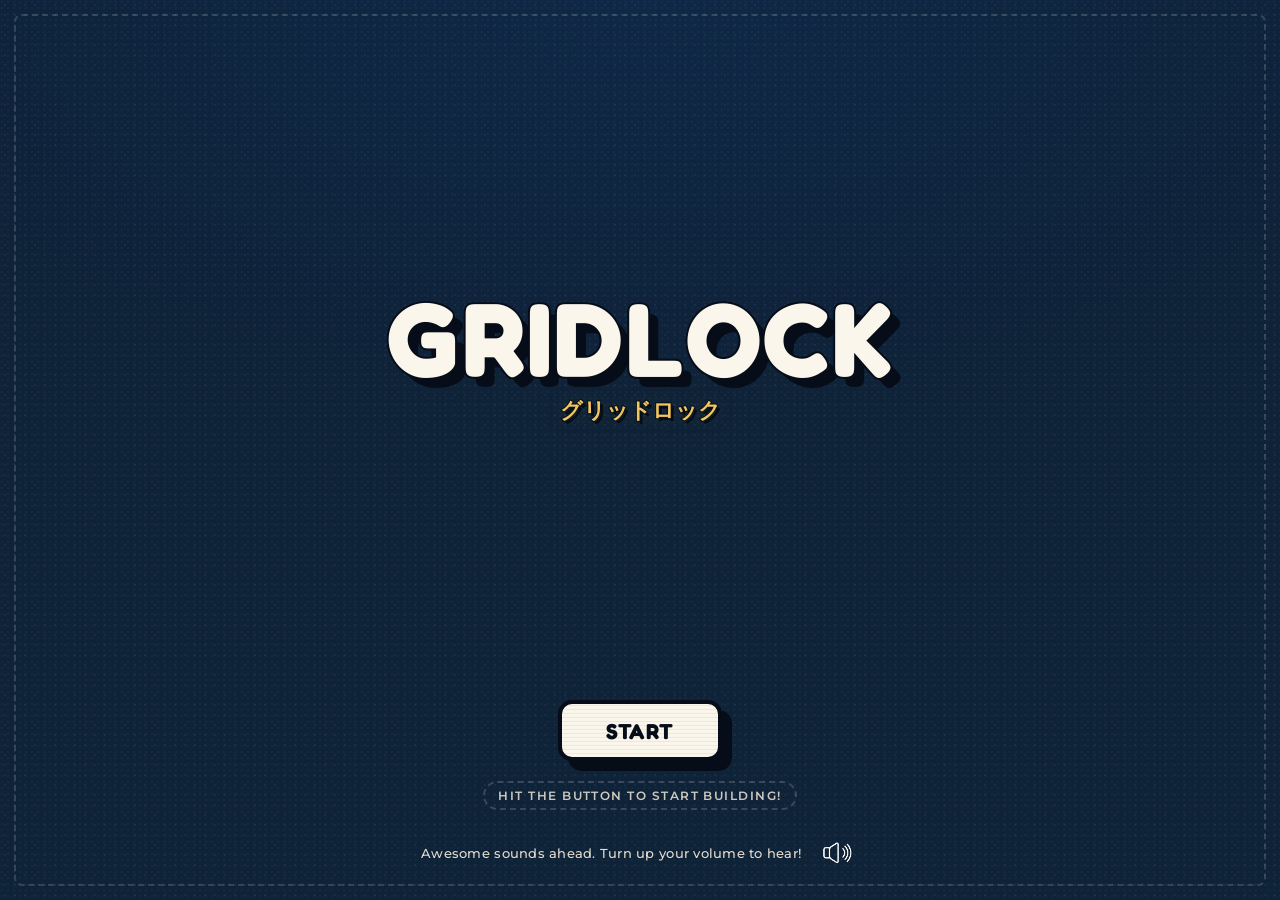
==== commit 83a8971a: "Add bg music, volume icon, fix launch transition, and improvements" ====
--- a/index.html
+++ b/index.html
@@ -13,6 +13,16 @@
     <link rel="stylesheet" href="styles.css" />
   </head>
   <body class="launch-page">
+    <audio id="bg-music" loop preload="auto" aria-hidden="true">
+      <source src="assets/bg-music.mp3" type="audio/mpeg" />
+    </audio>
+    <iframe
+      id="app-frame"
+      class="app-frame"
+      src="about:blank"
+      title="GRIDLOCK Workshop"
+      hidden
+    ></iframe>
     <div
       class="comic-launch"
       id="comic-launch"
@@ -41,60 +51,36 @@
         <a class="start-btn" href="app.html">START</a>
       </div>
 
-      <div class="scroll-hint" aria-hidden="true">
-        <svg
-          class="scroll-hint__icon"
-          width="28"
-          height="34"
-          viewBox="0 0 28 34"
-          fill="none"
-          xmlns="http://www.w3.org/2000/svg"
-        >
-          <path
-            d="M3 9l11 11 11-11"
-            stroke="currentColor"
-            stroke-width="2.5"
-            stroke-linecap="round"
-            stroke-linejoin="round"
-          />
-          <path
-            d="M3 17l11 11 11-11"
-            stroke="currentColor"
-            stroke-width="2.5"
-            stroke-linecap="round"
-            stroke-linejoin="round"
-          />
-        </svg>
-      </div>
+      <p class="start-prompt" aria-hidden="true">Hit the button to start building!</p>
 
       <footer class="sound-footer">
         <p class="sound-text">
-          Immersive sound ahead. Use headphones for best effect
+          Awesome sounds ahead. Turn up your volume to hear!
         </p>
         <div class="sound-icon" aria-hidden="true">
-          <svg
+          <img
             class="headphone-badge"
-            viewBox="0 0 48 48"
+            src="assets/volume-icon.svg"
+            alt=""
             width="44"
             height="44"
-            xmlns="http://www.w3.org/2000/svg"
-            fill="none"
-            stroke="currentColor"
-            stroke-width="2.35"
-            stroke-linecap="round"
-            stroke-linejoin="round"
-          >
-            <path
-              d="M12 20h5.5l7.5-4.5v17l-7.5-4.5H12a2 2 0 0 1-2-2v-4a2 2 0 0 1 2-2z"
-            />
-            <path d="M28 22.5a6.5 6.5 0 0 1 0 9" />
-            <path d="M32.5 18.5a11.5 11.5 0 0 1 0 15" />
-          </svg>
+          />
         </div>
       </footer>
     </div>
     <script src="sounds-animations.js" defer></script>
     <script src="launch-transition.js" defer></script>
     <script src="cursor.js" defer></script>
+    <script>
+      (function () {
+        var bgMusic = document.getElementById("bg-music");
+        if (!bgMusic) return;
+        window.addEventListener("message", function (e) {
+          if (e.data && e.data.type === "gridlock-setMuted") {
+            bgMusic.muted = !!e.data.muted;
+          }
+        });
+      })();
+    </script>
   </body>
 </html>
--- a/styles.css
+++ b/styles.css
@@ -160,6 +160,20 @@
 body:not(.app-body) .page > * {
   position: relative;
   z-index: 1;
+}
+
+/* App iframe (full experience after START) */
+.app-frame {
+  position: fixed;
+  inset: 0;
+  width: 100%;
+  height: 100%;
+  border: 0;
+  z-index: 100;
+  background: var(--bg);
+}
+.app-frame[hidden] {
+  display: none;
 }
 
 /* Title block: vertically centered in upper region */
@@ -273,6 +287,20 @@
   outline-offset: 4px;
 }
 
+.start-prompt {
+  margin: -0.5rem 0 1.1rem;
+  padding: 0.32rem 0.85rem;
+  font-family: "Montserrat", system-ui, sans-serif;
+  font-size: 0.76rem;
+  font-weight: 600;
+  letter-spacing: 0.12em;
+  text-transform: uppercase;
+  color: var(--cream-muted);
+  border: 2px dashed rgba(250, 246, 236, 0.2);
+  border-radius: 999px;
+  opacity: 0.9;
+}
+
 /* —— Comic transition to workshop (launch page START) —— */
 html.comic-launch-on,
 html.comic-launch-on body {
@@ -365,6 +393,10 @@
 
 .comic-launch--active .comic-launch__rays {
   animation: comic-launch-spin 1.15s linear infinite;
+}
+/* Stop rays spinning during float/close-out */
+.comic-launch--active.comic-launch--lift .comic-launch__rays {
+  animation: none;
 }
 
 @keyframes comic-launch-spin {
@@ -1501,6 +1533,100 @@
   font-size: clamp(0.88rem, 2vw, 1rem);
   line-height: 1.5;
   color: var(--cream-muted);
+}
+
+.locomotion-tip {
+  position: fixed;
+  right: clamp(0.75rem, 2.5vw, 1.5rem);
+  bottom: clamp(1rem, 2.5vw, 1.6rem);
+  width: min(22rem, calc(100vw - 2rem));
+  padding: 0.95rem 1rem 1rem;
+  background-color: var(--cream);
+  background-image: repeating-linear-gradient(
+      0deg,
+      transparent,
+      transparent 5px,
+      rgba(6, 13, 24, 0.028) 5px,
+      rgba(6, 13, 24, 0.028) 6px
+    ),
+    radial-gradient(
+      circle,
+      rgba(6, 13, 24, 0.045) 0.55px,
+      transparent 0.6px
+    );
+  background-size: 100% 100%, 6px 6px;
+  background-position: 0 0, 3px 3px;
+  border: 3px solid var(--ink);
+  border-radius: 12px;
+  box-shadow: 6px 6px 0 0 var(--ink);
+  transform: translateX(calc(100% + 2rem));
+  opacity: 0;
+  pointer-events: none;
+  transition: transform 0.45s cubic-bezier(0.22, 0.8, 0.22, 1), opacity 0.3s ease;
+  z-index: 1200;
+}
+
+.locomotion-tip.is-visible {
+  transform: translateX(0);
+  opacity: 1;
+  pointer-events: auto;
+}
+
+.locomotion-tip.is-closed {
+  display: none;
+}
+
+.locomotion-tip__close {
+  position: absolute;
+  right: 0.45rem;
+  top: 0.35rem;
+  width: 1.85rem;
+  height: 1.85rem;
+  display: inline-flex;
+  align-items: center;
+  justify-content: center;
+  border: 2px solid var(--ink);
+  border-radius: 999px;
+  background: rgba(6, 13, 24, 0.06);
+  color: var(--ink);
+  font-family: "Fredoka", system-ui, sans-serif;
+  font-size: 1rem;
+  line-height: 1;
+  cursor: pointer;
+}
+
+.locomotion-tip__kicker {
+  margin: 0 0 0.35rem;
+  font-family: "Montserrat", system-ui, sans-serif;
+  font-size: 0.72rem;
+  font-weight: 700;
+  letter-spacing: 0.12em;
+  text-transform: uppercase;
+  color: rgba(6, 13, 24, 0.6);
+}
+
+.locomotion-tip__text {
+  margin: 0;
+  padding-right: 1.9rem;
+  font-family: "Montserrat", system-ui, sans-serif;
+  font-weight: 600;
+  font-size: 0.85rem;
+  line-height: 1.4;
+  color: var(--ink);
+}
+
+@media (max-width: 560px) {
+  .locomotion-tip {
+    width: min(20rem, calc(100vw - 1rem));
+    right: 0.5rem;
+    bottom: 0.75rem;
+  }
+}
+
+@media (prefers-reduced-motion: reduce) {
+  .locomotion-tip {
+    transition: none;
+  }
 }
 
 .process-header {
